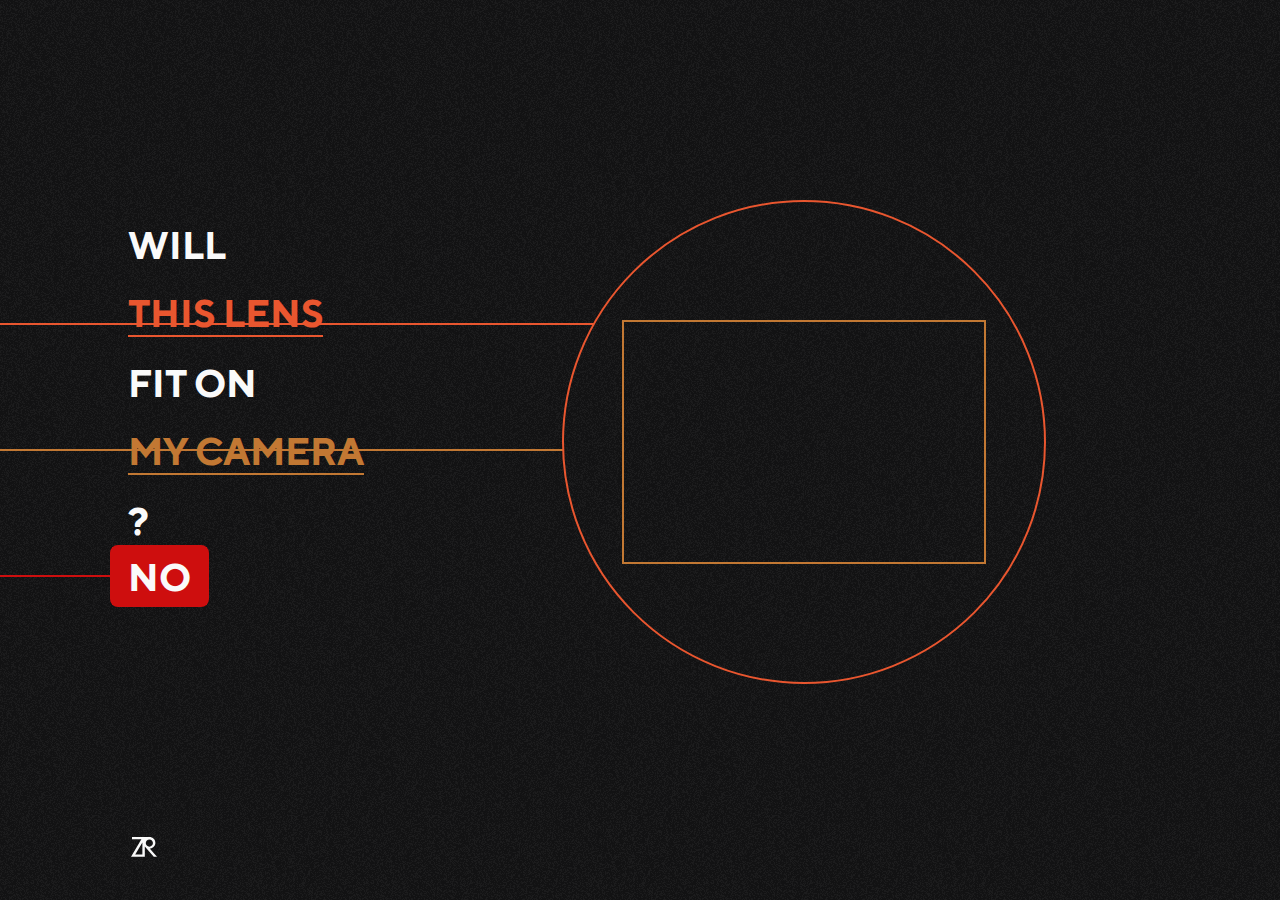
==== index.html @ 72f3d124 "answer html and draw js" ====
<!DOCTYPE html>
<html lang="en">
<head>
	<meta charset="UTF-8">
	<title>Lens Fit Chart</title>
	<link rel="stylesheet" href="main.css?1">
	<script src="main.js"></script>
	<script src="data.js"></script>
	<script src="jquery-3.6.0.min.js"></script>
</head>
<body>
	<div class="question_container">
		<div>Will</div><br/>
		<div id="question_lens">This lens</div><br/>
		<div>Fit on</div><br/>
		<div id="question_camera">My camera</div><br/>
		<div>?</div>
	</div>

	<!-- <div class="answer_container yellowBorder">
		<div id="answerHeader" class="answerYesBut">
			Yes, but...<br/>
			<span>flange difference 1.4 mm may not fit adapter</span>
		</div>
		<div class="answerCrop">123123</div>
	</div> -->

	<!-- <div class="answer_container greenBorder">
		<div id="answerHeader" class="answerYes">
			Yes
		</div>
		<div class="answerCrop">123123</div>
	</div> -->

	<!-- <div class="answer_container greenBorder">
		<div id="answerHeader" class="answerYes">
			Yes
		</div>
		<div class="answerCrop"></div>
	</div> -->

	<div class="answer_container redBorder">
		<div id="answerHeader" class="answerNo">
			No
		</div>
		<div class="answerCrop"></div>
	</div>

	<div id="lens_circle"></div>
	<div id="sensor_square"></div>

	<div id="sensor_line"></div>
	<div id="lens_line"></div>
	<div id="answer_line"></div>


	<a href="http://www.zolotorevich.com/"><div id="rzlogotype"></div></a>
</body>
</html>
---- main.css ----
/**
 * @license
 * MyFonts Webfont Build ID 3736749, 2019-03-20T08:44:16-0400
 * 
 * The fonts listed in this notice are subject to the End User License
 * Agreement(s) entered into by the website owner. All other parties are 
 * explicitly restricted from using the Licensed Webfonts(s).
 * 
 * You may obtain a valid license at the URLs below.
 * 
 * Webfont: TTNormsPro-Bold by TypeType
 * URL: https://www.myfonts.com/fonts/type-type/tt-norms/bold/
 * 
 * Webfont: TTNormsPro-Italic by TypeType
 * URL: https://www.myfonts.com/fonts/type-type/tt-norms/ital/
 * 
 * Webfont: TTNormsPro-Regular by TypeType
 * URL: https://www.myfonts.com/fonts/type-type/tt-norms/regular/
 * 
 * Webfont: TTNormsPro-Medium by TypeType
 * URL: https://www.myfonts.com/fonts/type-type/tt-norms/medium/
 * 
 * 
 * License: https://www.myfonts.com/viewlicense?type=web&buildid=3736749
 * Licensed pageviews: 20,000
 * Webfonts copyright: Copyright (c) 2016-2019 by TypeType. Designers Ivan Gladkikh, Pavel Emelyanov. Technical designers Vika Usmanova, Olexa Volochay, Nadyr Rakhimov. All rights reserved.
 * 
 * © 2019 MyFonts Inc
*/


/* @import must be at top of file, otherwise CSS will not work */
@import url("//hello.myfonts.net/count/3904ad");
  
@font-face {font-family: 'TTNormsPro-Bold';src: url('webfonts/3904AD_3_0.eot');src: url('webfonts/3904AD_3_0.eot?#iefix') format('embedded-opentype'),url('webfonts/3904AD_3_0.woff2') format('woff2'),url('webfonts/3904AD_3_0.woff') format('woff'),url('webfonts/3904AD_3_0.ttf') format('truetype');}
 
@font-face {font-family: 'TTNormsPro-Regular';src: url('webfonts/3904AD_B_0.eot');src: url('webfonts/3904AD_B_0.eot?#iefix') format('embedded-opentype'),url('webfonts/3904AD_B_0.woff2') format('woff2'),url('webfonts/3904AD_B_0.woff') format('woff'),url('webfonts/3904AD_B_0.ttf') format('truetype');}

body {
	margin: 0;
	padding: 0;
	font-family: 'TTNormsPro-Regular';
	color:#fafafa;
	background: url('img/background.gif') repeat;
	min-width: 1024px;
}

.question_container {
	font-family: 'TTNormsPro-Bold';
	font-size: 38px;
	position: absolute;
	left:10%;
	top: calc(50% - 233px);
	width:460px;
	z-index: 1000;
}

.question_container div {
	margin:0 0 18px 0;
	line-height: 40px;
	display:inline-block;
	text-transform: uppercase;
}

#question_lens, #question_camera {
	cursor: pointer;
}

#question_lens {
	color: #e9562f;
	border-bottom: 2px solid #e9562f;
}

#question_lens:hover, #question_camera:hover {
	color:#fafafa;
}

#question_camera {
	color: #c27833;
	border-bottom: 2px solid #c27833;
}

#rzlogotype {
    position: absolute;
    left:10%;
    bottom:40px;
    content: url("data:image/svg+xml;charset=UTF-8, <svg version='1.1' height='26px' width='32px' xmlns='http://www.w3.org/2000/svg' xmlns:xlink='http://www.w3.org/1999/xlink' x='0px' y='0px' viewBox='0 0 16 16' enable-background='new 0 0 16 16' xml:space='preserve'><path fill='rgb(250, 250, 250)' d='M11.5,8.9c1.9,0,3.5-1.6,3.5-3.4c0-2-1.5-3.6-3.8-3.6H9H7H0.6v1.4h5.8L0,14h7h1.5h0V7.7L14,14h2L11.5,8.9z M7,12.6H2.6L7,5.2V12.6z M9.1,5.6c0-1.2,1-2.2,2.2-2.2c1.2,0,2.2,1,2.2,2.2c0,1.2-1,2.2-2.2,2.2C10.1,7.8,9.1,6.8,9.1,5.6z'/></svg>");
}

#rzlogotype:hover{
    content: url("data:image/svg+xml;charset=UTF-8, <svg version='1.1' height='26px' width='32px' xmlns='http://www.w3.org/2000/svg' xmlns:xlink='http://www.w3.org/1999/xlink' x='0px' y='0px' viewBox='0 0 16 16' enable-background='new 0 0 16 16' xml:space='preserve'><path fill='rgb(148, 157, 164)' d='M11.5,8.9c1.9,0,3.5-1.6,3.5-3.4c0-2-1.5-3.6-3.8-3.6H9H7H0.6v1.4h5.8L0,14h7h1.5h0V7.7L14,14h2L11.5,8.9z M7,12.6H2.6L7,5.2V12.6z M9.1,5.6c0-1.2,1-2.2,2.2-2.2c1.2,0,2.2,1,2.2,2.2c0,1.2-1,2.2-2.2,2.2C10.1,7.8,9.1,6.8,9.1,5.6z'/></svg>");
}

#lens_circle {
	width: 480px;
	height: 480px;
	position: absolute;
	left:562px;
	top:200px;
	border:2px solid #e9562f;
	border-radius: 2000px;
	background: url('img/background.gif') repeat;
	z-index: 200;
}

#sensor_square {
	width: 360px;
	height: 240px;
	position: absolute;
	left:622px;
	top:320px;
	border:2px solid #c27833;
	background: url('img/background.gif') repeat;
	z-index: 300;
}

#sensor_line {
	width:75%;
	height: 2px;
	position: absolute;
	left:0;
	top: calc(50% - 1px);
	background-color: #c27833;
	z-index: 100;
}

#lens_line {
	width:75%;
	height: 2px;
	position: absolute;
	left:0;
	top: calc(50% - 127px);
	background-color: #e9562f;
	z-index: 100;
}

#answer_line {
	width:12%;
	height: 2px;
	position: absolute;
	left:0;
	top: calc(50% + 125px);
	background-color: #ce0e0e;
	z-index: 100;
}

.answer_container {
	position: absolute;
	left:calc(10% - 18px);
	top: calc(50% + 95px);
	z-index: 1000;
	border-radius: 8px;
	border: 2px solid;
	padding: 0 16px 0 0;
}

.answerYesBut {
	background-color: #e2d544;
	color:#161616;
}

.answerYes {
	background-color: #98ff6d;
	color:#161616;
}

.answerNo {
	background-color: #ce0e0e;
}

#answerHeader {
	width: 100%;
	font-family: 'TTNormsPro-Bold';
	font-size: 38px;
	text-transform: uppercase;
	padding: 20px 0 14px 16px;
	line-height: 24px;
}

#answerHeader span {
	font-size: 14px;
	line-height: 10px;
}

.yellowBorder {
	border-color: #e2d544;
}

.greenBorder {
	border-color: #98ff6d;
}

.redBorder {
	border-color: #ce0e0e;
}
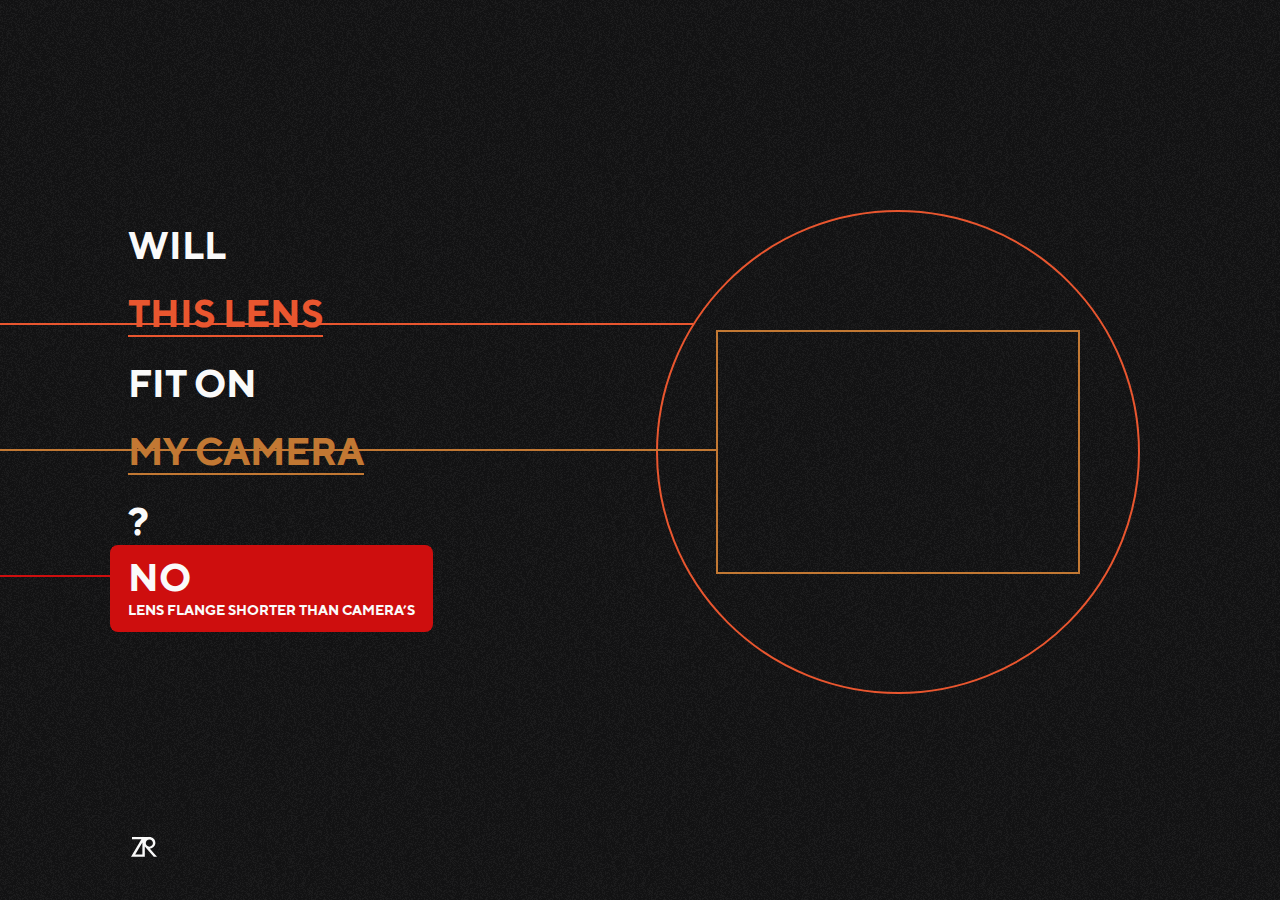
==== commit e0301b3e: "mount data" ====
--- a/index.html
+++ b/index.html
@@ -42,6 +42,7 @@
 	<div class="answer_container redBorder">
 		<div id="answerHeader" class="answerNo">
 			No
+			<br/><span>lens flange shorter than camera’s</span>
 		</div>
 		<div class="answerCrop"></div>
 	</div>
--- a/main.css
+++ b/main.css
@@ -95,8 +95,8 @@
 	width: 480px;
 	height: 480px;
 	position: absolute;
-	left:562px;
-	top:200px;
+	left:calc(70% - 240px);
+	top:calc(50% - 240px);
 	border:2px solid #e9562f;
 	border-radius: 2000px;
 	background: url('img/background.gif') repeat;
@@ -107,25 +107,25 @@
 	width: 360px;
 	height: 240px;
 	position: absolute;
-	left:622px;
-	top:320px;
+	left:calc(70% - 180px);
+	top:calc(50% - 120px);
 	border:2px solid #c27833;
 	background: url('img/background.gif') repeat;
 	z-index: 300;
 }
 
 #sensor_line {
-	width:75%;
+	width:70%;
 	height: 2px;
 	position: absolute;
 	left:0;
 	top: calc(50% - 1px);
 	background-color: #c27833;
-	z-index: 100;
+	z-index: 250;
 }
 
 #lens_line {
-	width:75%;
+	width:70%;
 	height: 2px;
 	position: absolute;
 	left:0;
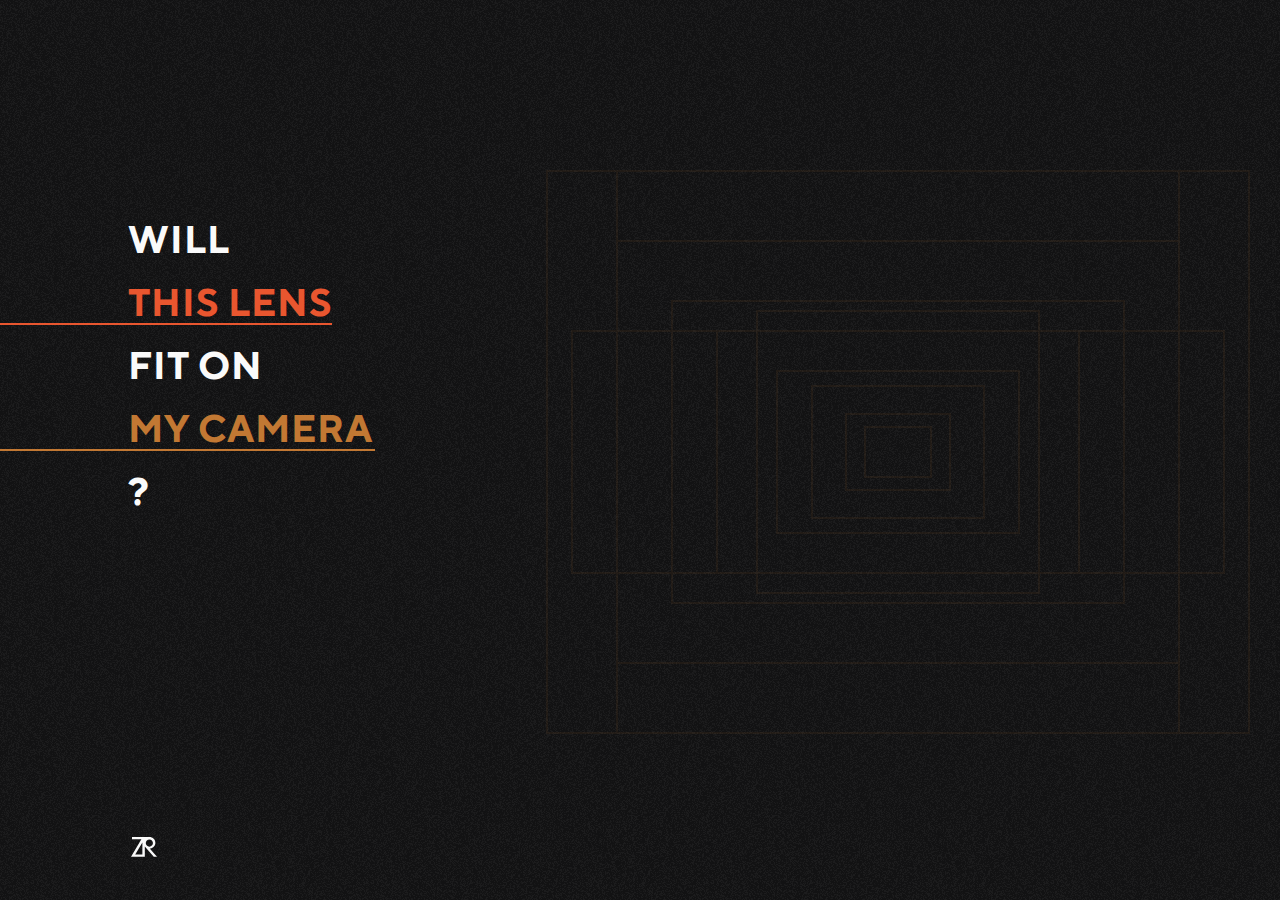
==== commit 3a57961e: "draw lens and sensors functions" ====
--- a/index.html
+++ b/index.html
@@ -4,56 +4,69 @@
 	<meta charset="UTF-8">
 	<title>Lens Fit Chart</title>
 	<link rel="stylesheet" href="main.css?1">
+	<script src="jquery-3.6.0.min.js"></script>
 	<script src="main.js"></script>
+	<script src="draw.js"></script>
 	<script src="data.js"></script>
-	<script src="jquery-3.6.0.min.js"></script>
+	
 </head>
 <body>
 	<div class="question_container">
-		<div>Will</div><br/>
-		<div id="question_lens">This lens</div><br/>
-		<div>Fit on</div><br/>
-		<div id="question_camera">My camera</div><br/>
-		<div>?</div>
+		<div class="selector_header">Will</div>
+
+		<div class="selector_header" id="question_lens"><span class="white_hover_pointer">This lens</span></div>
+		<div class="list_container"><ul id="lens_list"></ul></div>
+
+		<div class="selector_header">Fit on</div>
+
+		<div class="selector_header" id="question_camera"><span class="white_hover_pointer">My camera</span></div>
+		<div class="list_container"><ul id="camera_list"></ul></div>
+
+		<div class="selector_header">?</div>
 	</div>
 
-	<!-- <div class="answer_container yellowBorder">
-		<div id="answerHeader" class="answerYesBut">
-			Yes, but...<br/>
-			<span>flange difference 1.4 mm may not fit adapter</span>
+	<div id="lens_line"></div>
+	<div id="sensor_line"></div>
+
+	<div id="answer_container">
+		<div id="answerHeader">
+			No<br/><span>lens flange shorter than camera’s</span>
 		</div>
-		<div class="answerCrop">123123</div>
-	</div> -->
-
-	<!-- <div class="answer_container greenBorder">
-		<div id="answerHeader" class="answerYes">
-			Yes
-		</div>
-		<div class="answerCrop">123123</div>
-	</div> -->
-
-	<!-- <div class="answer_container greenBorder">
-		<div id="answerHeader" class="answerYes">
-			Yes
-		</div>
-		<div class="answerCrop"></div>
-	</div> -->
-
-	<div class="answer_container redBorder">
-		<div id="answerHeader" class="answerNo">
-			No
-			<br/><span>lens flange shorter than camera’s</span>
-		</div>
-		<div class="answerCrop"></div>
+		<div id="answerCrop"></div>
 	</div>
 
-	<div id="lens_circle"></div>
-	<div id="sensor_square"></div>
-
-	<div id="sensor_line"></div>
-	<div id="lens_line"></div>
 	<div id="answer_line"></div>
 
+	<div id="lens_container"></div>
+	<div id="sensors_container"></div>
+
+	<div id="background_graphics_sensors">
+		<div class="graph_full_frame"></div>
+		<div class="graph_aps_c"></div>
+		<div class="graph_6_by_45"></div>
+		<div class="graph_6_by_6"></div>
+		<div class="graph_6_by_7"></div>
+		<div class="graph_45_by_30"></div>
+		<div class="graph_280_by_280"></div>
+		<div class="graph_16_mm"></div>
+		<div class="graph_xpan"></div>
+		<div class="graph_110"></div>
+		<div class="graph_1_2_inc"></div>
+	</div>
+
+	<div id="background_graphics_lens">
+		<!-- <div class="graph_full_frame_lens"></div> -->
+		<!-- <div class="graph_aps_c_lens"></div>
+		<div class="graph_6_by_45_lens"></div>
+		<div class="graph_6_by_6_lens"></div>
+		<div class="graph_6_by_7_lens"></div>
+		<div class="graph_45_by_30_lens"></div>
+		<div class="graph_280_by_280_lens"></div>
+		<div class="graph_16_mm_lens"></div>
+		<div class="graph_xpan_lens"></div>
+		<div class="graph_110_lens"></div>
+		<div class="graph_1_2_inc_lens"></div> -->
+	</div>
 
 	<a href="http://www.zolotorevich.com/"><div id="rzlogotype"></div></a>
 </body>
--- a/main.css
+++ b/main.css
@@ -35,6 +35,10 @@
 @font-face {font-family: 'TTNormsPro-Bold';src: url('webfonts/3904AD_3_0.eot');src: url('webfonts/3904AD_3_0.eot?#iefix') format('embedded-opentype'),url('webfonts/3904AD_3_0.woff2') format('woff2'),url('webfonts/3904AD_3_0.woff') format('woff'),url('webfonts/3904AD_3_0.ttf') format('truetype');}
  
 @font-face {font-family: 'TTNormsPro-Regular';src: url('webfonts/3904AD_B_0.eot');src: url('webfonts/3904AD_B_0.eot?#iefix') format('embedded-opentype'),url('webfonts/3904AD_B_0.woff2') format('woff2'),url('webfonts/3904AD_B_0.woff') format('woff'),url('webfonts/3904AD_B_0.ttf') format('truetype');}
+
+:root {
+	--tr-time: .5s;
+  }
 
 body {
 	margin: 0;
@@ -46,44 +50,98 @@
 }
 
 .question_container {
+	position: absolute;
+	left:10%;
+	top: calc(50% - 229px);
+	width:460px;
+	z-index: 1000;
+	overflow: hidden;
+	width: 90% !important;
+}
+
+.question_container div {
+	float: left;
+	clear:both;
+}
+
+.selector_header {
 	font-family: 'TTNormsPro-Bold';
 	font-size: 38px;
-	position: absolute;
-	left:10%;
-	top: calc(50% - 233px);
-	width:460px;
-	z-index: 1000;
-}
-
-.question_container div {
-	margin:0 0 18px 0;
 	line-height: 40px;
-	display:inline-block;
+	letter-spacing: 1px;
 	text-transform: uppercase;
+	margin:0 0 23px 0;
+	transition: all var(--tr-time);
 }
 
 #question_lens, #question_camera {
+	width: 2500px;
+}
+
+#question_lens span {
+	color: #e9562f;
+}
+
+#question_camera span {
+	color: #c27833;
+}
+
+.white_hover_pointer:hover {
+	color:#fafafa !important;
 	cursor: pointer;
 }
 
-#question_lens {
+/* LISTS */
+.list_container {
+	margin:0 0 80px 0;
+	font-size: 18px;
+	width: 95%;
+	display: none;
+}
+
+.list_container ul {
+    float: left;
+	clear:both;
+    padding:0;
+    list-style:none;
+    -moz-column-count: 5;
+    -moz-column-gap: 54px;
+    -webkit-column-count: 5;
+    -webkit-column-gap: 54px;
+    column-count: 5;
+    column-gap: 54px;
+}
+
+.list_container li {
+	margin:0 0 10px 0;
+}
+
+#lens_list {
 	color: #e9562f;
-	border-bottom: 2px solid #e9562f;
-}
-
-#question_lens:hover, #question_camera:hover {
-	color:#fafafa;
-}
-
-#question_camera {
+}
+
+#camera_list {
 	color: #c27833;
-	border-bottom: 2px solid #c27833;
-}
-
+}
+
+#lens_list span:hover, #camera_list span:hover {
+	color: #f4f4f4;
+	cursor:pointer;
+	opacity: 1;
+}
+
+.list_selected {
+	border-top:none;
+	border-bottom:1px solid;
+}
+
+
+/* RZ LOGO */
 #rzlogotype {
     position: absolute;
     left:10%;
     bottom:40px;
+	z-index: 1000;
     content: url("data:image/svg+xml;charset=UTF-8, <svg version='1.1' height='26px' width='32px' xmlns='http://www.w3.org/2000/svg' xmlns:xlink='http://www.w3.org/1999/xlink' x='0px' y='0px' viewBox='0 0 16 16' enable-background='new 0 0 16 16' xml:space='preserve'><path fill='rgb(250, 250, 250)' d='M11.5,8.9c1.9,0,3.5-1.6,3.5-3.4c0-2-1.5-3.6-3.8-3.6H9H7H0.6v1.4h5.8L0,14h7h1.5h0V7.7L14,14h2L11.5,8.9z M7,12.6H2.6L7,5.2V12.6z M9.1,5.6c0-1.2,1-2.2,2.2-2.2c1.2,0,2.2,1,2.2,2.2c0,1.2-1,2.2-2.2,2.2C10.1,7.8,9.1,6.8,9.1,5.6z'/></svg>");
 }
 
@@ -91,49 +149,64 @@
     content: url("data:image/svg+xml;charset=UTF-8, <svg version='1.1' height='26px' width='32px' xmlns='http://www.w3.org/2000/svg' xmlns:xlink='http://www.w3.org/1999/xlink' x='0px' y='0px' viewBox='0 0 16 16' enable-background='new 0 0 16 16' xml:space='preserve'><path fill='rgb(148, 157, 164)' d='M11.5,8.9c1.9,0,3.5-1.6,3.5-3.4c0-2-1.5-3.6-3.8-3.6H9H7H0.6v1.4h5.8L0,14h7h1.5h0V7.7L14,14h2L11.5,8.9z M7,12.6H2.6L7,5.2V12.6z M9.1,5.6c0-1.2,1-2.2,2.2-2.2c1.2,0,2.2,1,2.2,2.2c0,1.2-1,2.2-2.2,2.2C10.1,7.8,9.1,6.8,9.1,5.6z'/></svg>");
 }
 
-#lens_circle {
-	width: 480px;
-	height: 480px;
-	position: absolute;
-	left:calc(70% - 240px);
-	top:calc(50% - 240px);
+/* SENSOR AND LENS DRAW */
+#lens_container {
+	position: absolute;
+	top:0;
+	left:0;
+	width: 100%;
+	height: 100%;
+	overflow: hidden;
+	/* left:calc(70% - 240px);
+	top:calc(50% - 240px); */
+	/* background: url('img/background.gif') repeat; */
+	z-index: 200;
+}
+
+#lens_container div {
 	border:2px solid #e9562f;
 	border-radius: 2000px;
-	background: url('img/background.gif') repeat;
-	z-index: 200;
-}
-
-#sensor_square {
-	width: 360px;
-	height: 240px;
-	position: absolute;
-	left:calc(70% - 180px);
-	top:calc(50% - 120px);
+	position: absolute;
+}
+
+#sensors_container {
+	position: absolute;
+	top: 0;
+	left: 0;
+	width: 100%;
+	height: 100%;
+	overflow: hidden;
+	z-index: 300;
+}
+
+#sensors_container div {
 	border:2px solid #c27833;
-	background: url('img/background.gif') repeat;
-	z-index: 300;
+	position: absolute;
 }
 
 #sensor_line {
-	width:70%;
+	width:calc(10% + 247px);
 	height: 2px;
 	position: absolute;
 	left:0;
 	top: calc(50% - 1px);
 	background-color: #c27833;
-	z-index: 250;
+	z-index: 100;
+	transition: all var(--tr-time);
 }
 
 #lens_line {
-	width:70%;
+	width:calc(10% + 204px);
 	height: 2px;
 	position: absolute;
 	left:0;
 	top: calc(50% - 127px);
 	background-color: #e9562f;
 	z-index: 100;
-}
-
+	transition: all var(--tr-time);
+}
+
+/* ANSWER */
 #answer_line {
 	width:12%;
 	height: 2px;
@@ -142,31 +215,19 @@
 	top: calc(50% + 125px);
 	background-color: #ce0e0e;
 	z-index: 100;
-}
-
-.answer_container {
+	display: none;
+}
+
+#answer_container {
 	position: absolute;
 	left:calc(10% - 18px);
 	top: calc(50% + 95px);
 	z-index: 1000;
 	border-radius: 8px;
-	border: 2px solid;
 	padding: 0 16px 0 0;
-}
-
-.answerYesBut {
-	background-color: #e2d544;
-	color:#161616;
-}
-
-.answerYes {
-	background-color: #98ff6d;
-	color:#161616;
-}
-
-.answerNo {
-	background-color: #ce0e0e;
-}
+	display: none;
+}
+
 
 #answerHeader {
 	width: 100%;
@@ -182,14 +243,123 @@
 	line-height: 10px;
 }
 
-.yellowBorder {
-	border-color: #e2d544;
-}
-
-.greenBorder {
-	border-color: #98ff6d;
-}
-
-.redBorder {
-	border-color: #ce0e0e;
+/* BACKGROUND GRAPHICS */
+#background_graphics_sensors {
+	position: absolute;
+	top: 0;
+	left: 0;
+	width: 100%;
+	height: 100%;
+	z-index: 1;
+	overflow: hidden;
+	opacity: .08;
+	transition: all var(--tr-time);
+}
+
+#background_graphics_sensors div {
+	border:2px solid #c27833;
+	position: absolute;
+}
+
+.graph_full_frame {
+	width: 360px;
+	height: 240px;
+	left:calc(70% - 180px);
+	top:calc(50% - 120px);
+}
+
+.graph_6_by_7 {
+	width: 700px;
+	height: 560px;
+	left:calc(70% - 350px);
+	top:calc(50% - 280px);
+}
+
+.graph_6_by_6 {
+	width: 560px;
+	height: 560px;
+	left:calc(70% - 280px);
+	top:calc(50% - 280px);
+}
+
+.graph_6_by_45 {
+	width: 560px;
+	height: 420px;
+	left:calc(70% - 280px);
+	top:calc(50% - 210px);
+}
+
+.graph_45_by_30 {
+	width: 450px;
+	height: 300px;
+	left:calc(70% - 225px);
+	top:calc(50% - 150px);
+}
+
+.graph_280_by_280 {
+	width: 280px;
+	height: 280px;
+	left:calc(70% - 140px);
+	top:calc(50% - 140px);
+}
+
+.graph_16_mm {
+	width: 102px;
+	height: 74px;
+	left:calc(70% - 51px);
+	top:calc(50% - 37px);
+}
+
+.graph_xpan {
+	width: 650px;
+	height: 240px;
+	left:calc(70% - 325px);
+	top:calc(50% - 120px);
+}
+
+.graph_110 {
+	width: 170px;
+	height: 130px;
+	left:calc(70% - 85px);
+	top:calc(50% - 65px);
+}
+
+.graph_1_2_inc {
+	width: 64px;
+	height: 48px;
+	left:calc(70% - 32px);
+	top:calc(50% - 24px);
+}
+
+.graph_aps_c {
+	width: 240px;
+	height: 160px;
+	left:calc(70% - 120px);
+	top:calc(50% - 80px);
+}
+
+
+#background_graphics_lens {
+	position: absolute;
+	top: 0;
+	left: 0;
+	width: 100%;
+	height: 100%;
+	z-index: 1;
+	overflow: hidden;
+	opacity: .08;
+}
+
+#background_graphics_lens div {
+	border:2px solid #e9562f;
+	border-radius: 2000px;
+	position: absolute;
+}
+
+
+.graph_full_frame_lens {
+	width: 480px;
+	height: 480px;
+	left:calc(70% - 240px);
+	top:calc(50% - 240px);
 }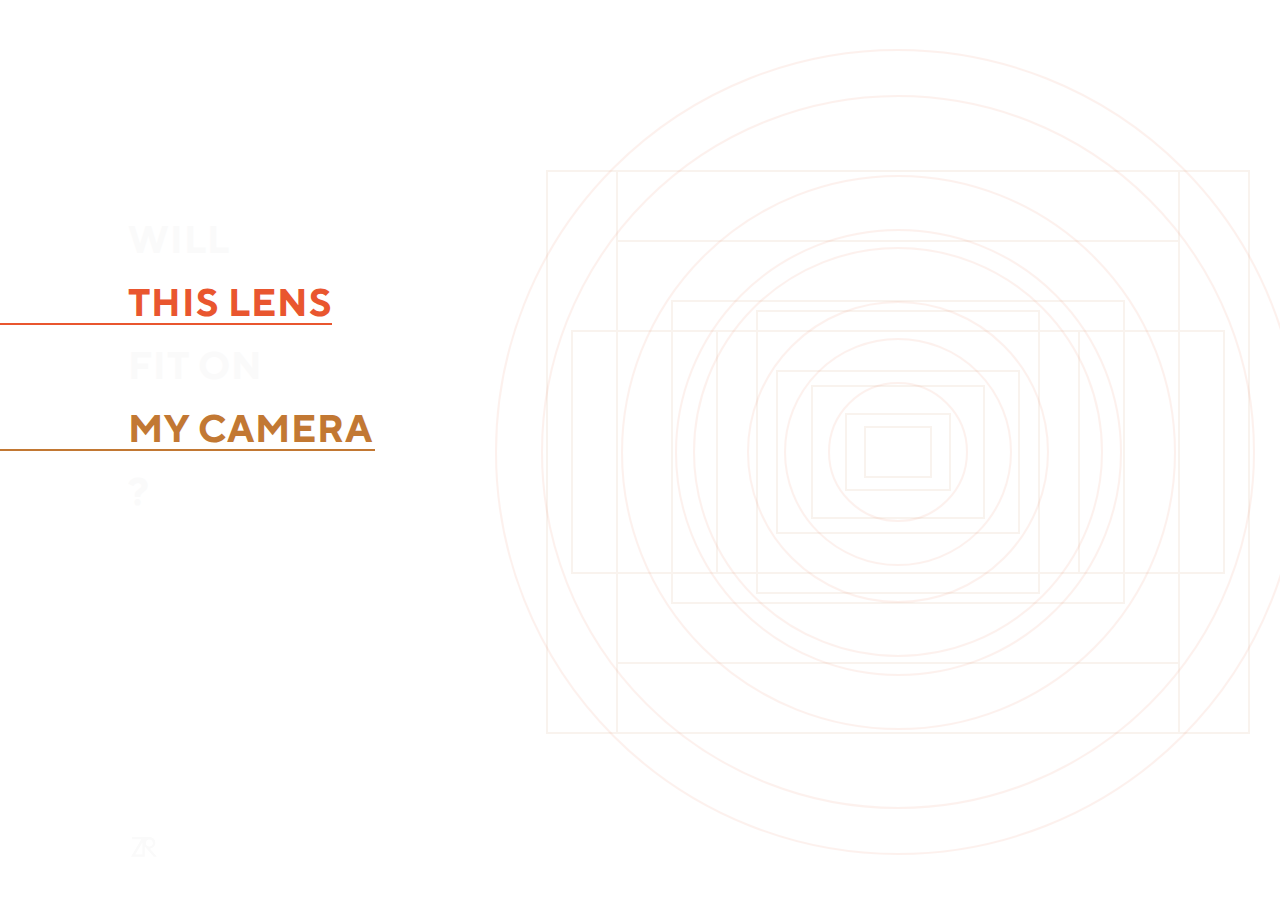
==== commit 4b7cb26f: "crop factors" ====
--- a/index.html
+++ b/index.html
@@ -26,17 +26,16 @@
 	</div>
 
 	<div id="lens_line"></div>
+	<div id="lens_line_vertical"></div>
 	<div id="sensor_line"></div>
 
 	<div id="answer_container">
-		<div id="answerHeader">
-			No<br/><span>lens flange shorter than camera’s</span>
-		</div>
+		<div id="answerHeader"></div>
 		<div id="answerCrop"></div>
 	</div>
 
 	<div id="answer_line"></div>
-
+	
 	<div id="lens_container"></div>
 	<div id="sensors_container"></div>
 
@@ -55,18 +54,16 @@
 	</div>
 
 	<div id="background_graphics_lens">
-		<!-- <div class="graph_full_frame_lens"></div> -->
-		<!-- <div class="graph_aps_c_lens"></div>
+		<div class="graph_full_frame_lens"></div>
+		<div class="graph_aps_c_lens"></div>
 		<div class="graph_6_by_45_lens"></div>
 		<div class="graph_6_by_6_lens"></div>
-		<div class="graph_6_by_7_lens"></div>
 		<div class="graph_45_by_30_lens"></div>
 		<div class="graph_280_by_280_lens"></div>
 		<div class="graph_16_mm_lens"></div>
-		<div class="graph_xpan_lens"></div>
 		<div class="graph_110_lens"></div>
-		<div class="graph_1_2_inc_lens"></div> -->
 	</div>
+
 
 	<a href="http://www.zolotorevich.com/"><div id="rzlogotype"></div></a>
 </body>
--- a/main.css
+++ b/main.css
@@ -45,7 +45,8 @@
 	padding: 0;
 	font-family: 'TTNormsPro-Regular';
 	color:#fafafa;
-	background: url('img/background.gif') repeat;
+	background-color:#0f0f10;
+	background: url('background.gif') repeat;
 	min-width: 1024px;
 }
 
@@ -157,10 +158,7 @@
 	width: 100%;
 	height: 100%;
 	overflow: hidden;
-	/* left:calc(70% - 240px);
-	top:calc(50% - 240px); */
-	/* background: url('img/background.gif') repeat; */
-	z-index: 200;
+	z-index: 300;
 }
 
 #lens_container div {
@@ -176,7 +174,7 @@
 	width: 100%;
 	height: 100%;
 	overflow: hidden;
-	z-index: 300;
+	z-index: 200;
 }
 
 #sensors_container div {
@@ -204,6 +202,18 @@
 	background-color: #e9562f;
 	z-index: 100;
 	transition: all var(--tr-time);
+}
+
+#lens_line_vertical {
+	width:2px;
+	height: 2px;
+	position: absolute;
+	left:70%;
+	top: calc(50% - 126px);
+	background-color: #e9562f;
+	z-index: 100;
+	display: none;
+	/* transition: all var(--tr-time); */
 }
 
 /* ANSWER */
@@ -243,7 +253,43 @@
 	line-height: 10px;
 }
 
+#answerCrop {
+	text-transform: uppercase;
+	font-family: 'TTNormsPro-Bold';
+	font-size: 14px;
+	line-height: 25px;
+	margin: 12px 0 12px 16px;
+}
+
+.lens_label, .sensor_label {
+	text-transform: uppercase;
+	font-family: 'TTNormsPro-Bold';
+	font-size: 14px;
+	display: inline;
+	padding: 2px 6px 1px 6px;
+}
+
+.lens_label {
+	background-color: #e9562f;
+	color:#fafafa;
+}
+
+.sensor_label {
+	background-color: #c27833;
+	color: #0f0f10;
+}
+
 /* BACKGROUND GRAPHICS */
+#background_graphics_container {
+	position: absolute;
+	top:0;
+	left:0;
+	width: 100%;
+	height: 100%;
+	overflow: hidden;
+	z-index: 300;
+}
+
 #background_graphics_sensors {
 	position: absolute;
 	top: 0;
@@ -358,8 +404,58 @@
 
 
 .graph_full_frame_lens {
-	width: 480px;
-	height: 480px;
-	left:calc(70% - 240px);
-	top:calc(50% - 240px);
+	width: 443px;
+	height: 443px;
+	left:calc(70% - 221.5px);
+	top:calc(50% - 221.5px);
+}
+
+.graph_6_by_6_lens {
+	width: 802px;
+	height: 802px;
+	left:calc(70% - 401px);
+	top:calc(50% - 401px);
+}
+
+.graph_6_by_45_lens {
+	width: 710px;
+	height: 710px;
+	left:calc(70% - 355px);
+	top:calc(50% - 355px);
+}
+
+.graph_45_by_30_lens {
+	width: 551px;
+	height: 551px;
+	left:calc(70% - 275.5px);
+	top:calc(50% - 275.5px);
+}
+
+.graph_280_by_280_lens {
+	width: 406px;
+	height: 406px;
+	left:calc(70% - 203px);
+	top:calc(50% - 203px);
+}
+
+.graph_16_mm_lens {
+	width: 136px;
+	height: 136px;
+	left:calc(70% - 68px);
+	top:calc(50% - 68px);
+}
+
+
+.graph_110_lens {
+	width: 224px;
+	height: 224px;
+	left:calc(70% - 112px);
+	top:calc(50% - 112px);
+}
+
+.graph_aps_c_lens {
+	width: 298px;
+	height: 298px;
+	left:calc(70% - 149px);
+	top:calc(50% - 149px);
 }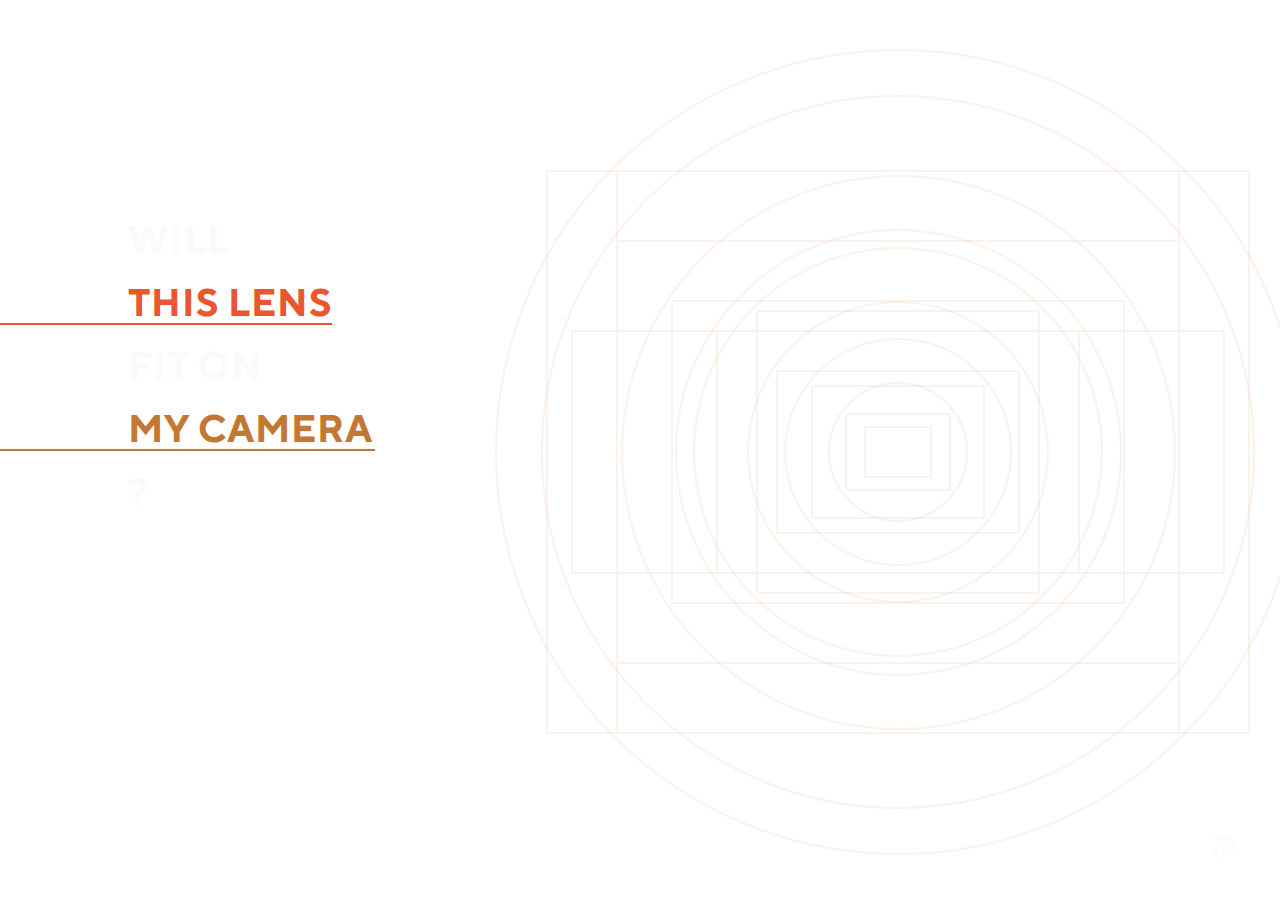
==== commit 4aeb9e1d: "sensors and lens names" ====
--- a/index.html
+++ b/index.html
@@ -39,6 +39,8 @@
 	<div id="lens_container"></div>
 	<div id="sensors_container"></div>
 
+	<div id="graphics_labels_container"></div>
+
 	<div id="background_graphics_sensors">
 		<div class="graph_full_frame"></div>
 		<div class="graph_aps_c"></div>
--- a/main.css
+++ b/main.css
@@ -140,14 +140,16 @@
 /* RZ LOGO */
 #rzlogotype {
     position: absolute;
-    left:10%;
+    right:40px;
     bottom:40px;
 	z-index: 1000;
+	opacity:.5;
     content: url("data:image/svg+xml;charset=UTF-8, <svg version='1.1' height='26px' width='32px' xmlns='http://www.w3.org/2000/svg' xmlns:xlink='http://www.w3.org/1999/xlink' x='0px' y='0px' viewBox='0 0 16 16' enable-background='new 0 0 16 16' xml:space='preserve'><path fill='rgb(250, 250, 250)' d='M11.5,8.9c1.9,0,3.5-1.6,3.5-3.4c0-2-1.5-3.6-3.8-3.6H9H7H0.6v1.4h5.8L0,14h7h1.5h0V7.7L14,14h2L11.5,8.9z M7,12.6H2.6L7,5.2V12.6z M9.1,5.6c0-1.2,1-2.2,2.2-2.2c1.2,0,2.2,1,2.2,2.2c0,1.2-1,2.2-2.2,2.2C10.1,7.8,9.1,6.8,9.1,5.6z'/></svg>");
 }
 
 #rzlogotype:hover{
-    content: url("data:image/svg+xml;charset=UTF-8, <svg version='1.1' height='26px' width='32px' xmlns='http://www.w3.org/2000/svg' xmlns:xlink='http://www.w3.org/1999/xlink' x='0px' y='0px' viewBox='0 0 16 16' enable-background='new 0 0 16 16' xml:space='preserve'><path fill='rgb(148, 157, 164)' d='M11.5,8.9c1.9,0,3.5-1.6,3.5-3.4c0-2-1.5-3.6-3.8-3.6H9H7H0.6v1.4h5.8L0,14h7h1.5h0V7.7L14,14h2L11.5,8.9z M7,12.6H2.6L7,5.2V12.6z M9.1,5.6c0-1.2,1-2.2,2.2-2.2c1.2,0,2.2,1,2.2,2.2c0,1.2-1,2.2-2.2,2.2C10.1,7.8,9.1,6.8,9.1,5.6z'/></svg>");
+	opacity:1;
+    content: url("data:image/svg+xml;charset=UTF-8, <svg version='1.1' height='26px' width='32px' xmlns='http://www.w3.org/2000/svg' xmlns:xlink='http://www.w3.org/1999/xlink' x='0px' y='0px' viewBox='0 0 16 16' enable-background='new 0 0 16 16' xml:space='preserve'><path fill='rgb(250, 250, 250)' d='M11.5,8.9c1.9,0,3.5-1.6,3.5-3.4c0-2-1.5-3.6-3.8-3.6H9H7H0.6v1.4h5.8L0,14h7h1.5h0V7.7L14,14h2L11.5,8.9z M7,12.6H2.6L7,5.2V12.6z M9.1,5.6c0-1.2,1-2.2,2.2-2.2c1.2,0,2.2,1,2.2,2.2c0,1.2-1,2.2-2.2,2.2C10.1,7.8,9.1,6.8,9.1,5.6z'/></svg>");
 }
 
 /* SENSOR AND LENS DRAW */
@@ -180,6 +182,22 @@
 #sensors_container div {
 	border:2px solid #c27833;
 	position: absolute;
+}
+
+#graphics_labels_container {
+	position: absolute;
+	top:0;
+	left:0;
+	width:100%;
+	height:100%;
+	z-index:400;
+}
+
+.graphics_labels {
+	width:400px;
+	position: absolute;
+	text-align:center;
+	left:calc(70% - 200px);
 }
 
 #sensor_line {
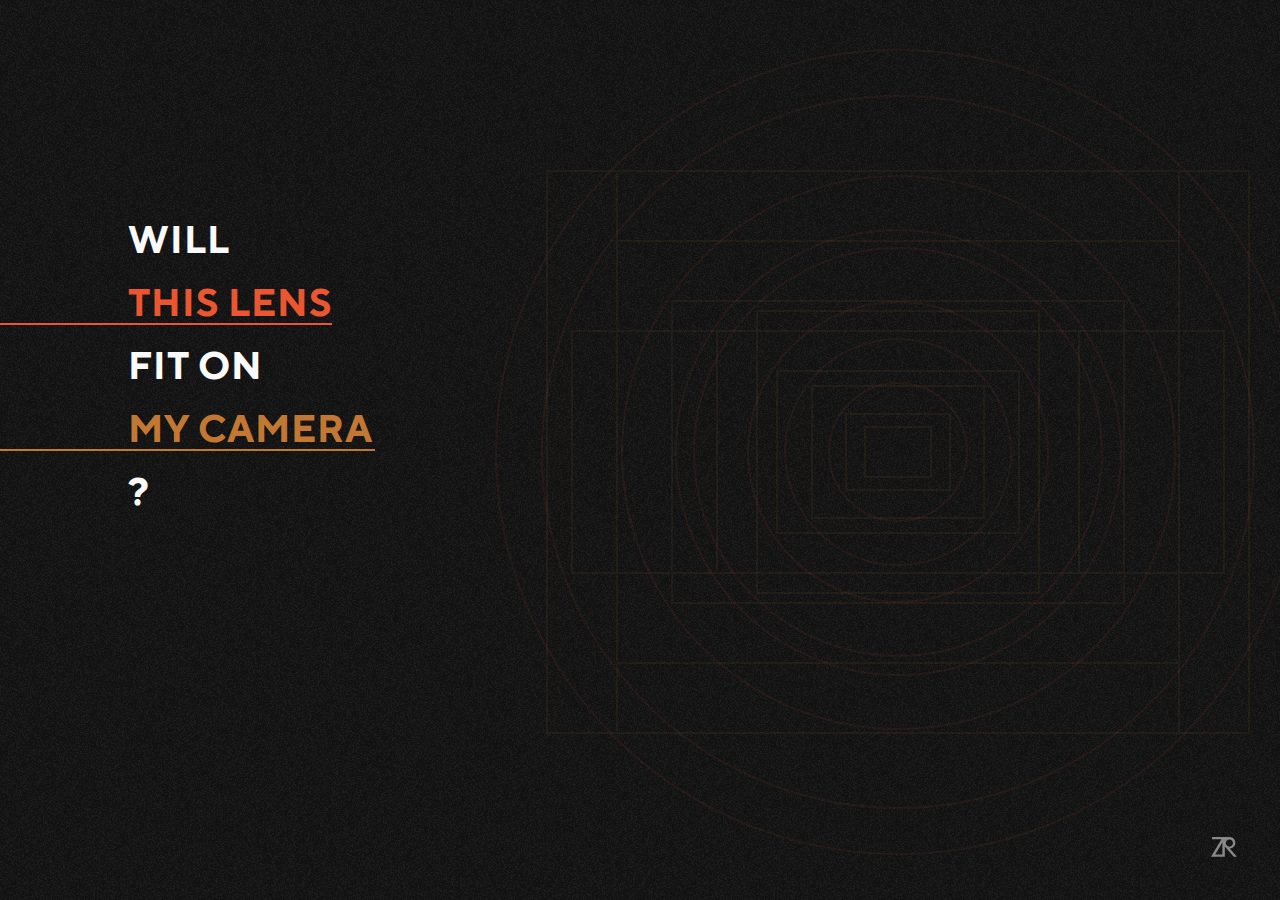
==== commit 2266402c: "Merge pull request #1 from Zolotorevich/master" ====
--- a/index.html
+++ b/index.html
@@ -3,12 +3,11 @@
 <head>
 	<meta charset="UTF-8">
 	<title>Lens Fit Chart</title>
-	<link rel="stylesheet" href="main.css?1">
+	<link rel="stylesheet" href="main.css">
 	<script src="jquery-3.6.0.min.js"></script>
 	<script src="main.js"></script>
 	<script src="draw.js"></script>
 	<script src="data.js"></script>
-	
 </head>
 <body>
 	<div class="question_container">
--- a/main.css
+++ b/main.css
@@ -476,4 +476,57 @@
 	height: 298px;
 	left:calc(70% - 149px);
 	top:calc(50% - 149px);
+}
+
+
+/* 404 ERROR */
+.error404_container {
+	position: absolute;
+	top:0;
+	left:0;
+	width:100%;
+	height: 100%;
+	overflow: hidden;
+}
+
+.error404 {
+	font-family: 'TTNormsPro-Bold';
+	font-size: 180px;
+	line-height: 190px;
+	letter-spacing: 10px;
+	text-transform: uppercase;
+	margin:100px 0 0 10%;
+	width:2000px;
+}
+
+.error404 span {
+	color: #ce0e0e;
+}
+
+.error404_line {
+	width:100%;
+	height: 10px;
+	position: absolute;
+	left:0;
+	top: 450px;
+	background-color: #ce0e0e;
+}
+
+.error404_link {
+	font-family: 'TTNormsPro-Bold';
+	font-size: 70px;
+	line-height: 190px;
+	letter-spacing: 10px;
+	text-transform: uppercase;
+	margin:0 0 50px 10%;
+}
+
+.error404_link a:link, .error404_link a:visited {
+	color:#f4f4f4;
+	text-decoration: none;
+	opacity:.5;
+}
+
+.error404_link a:hover {
+	opacity:1;
 }